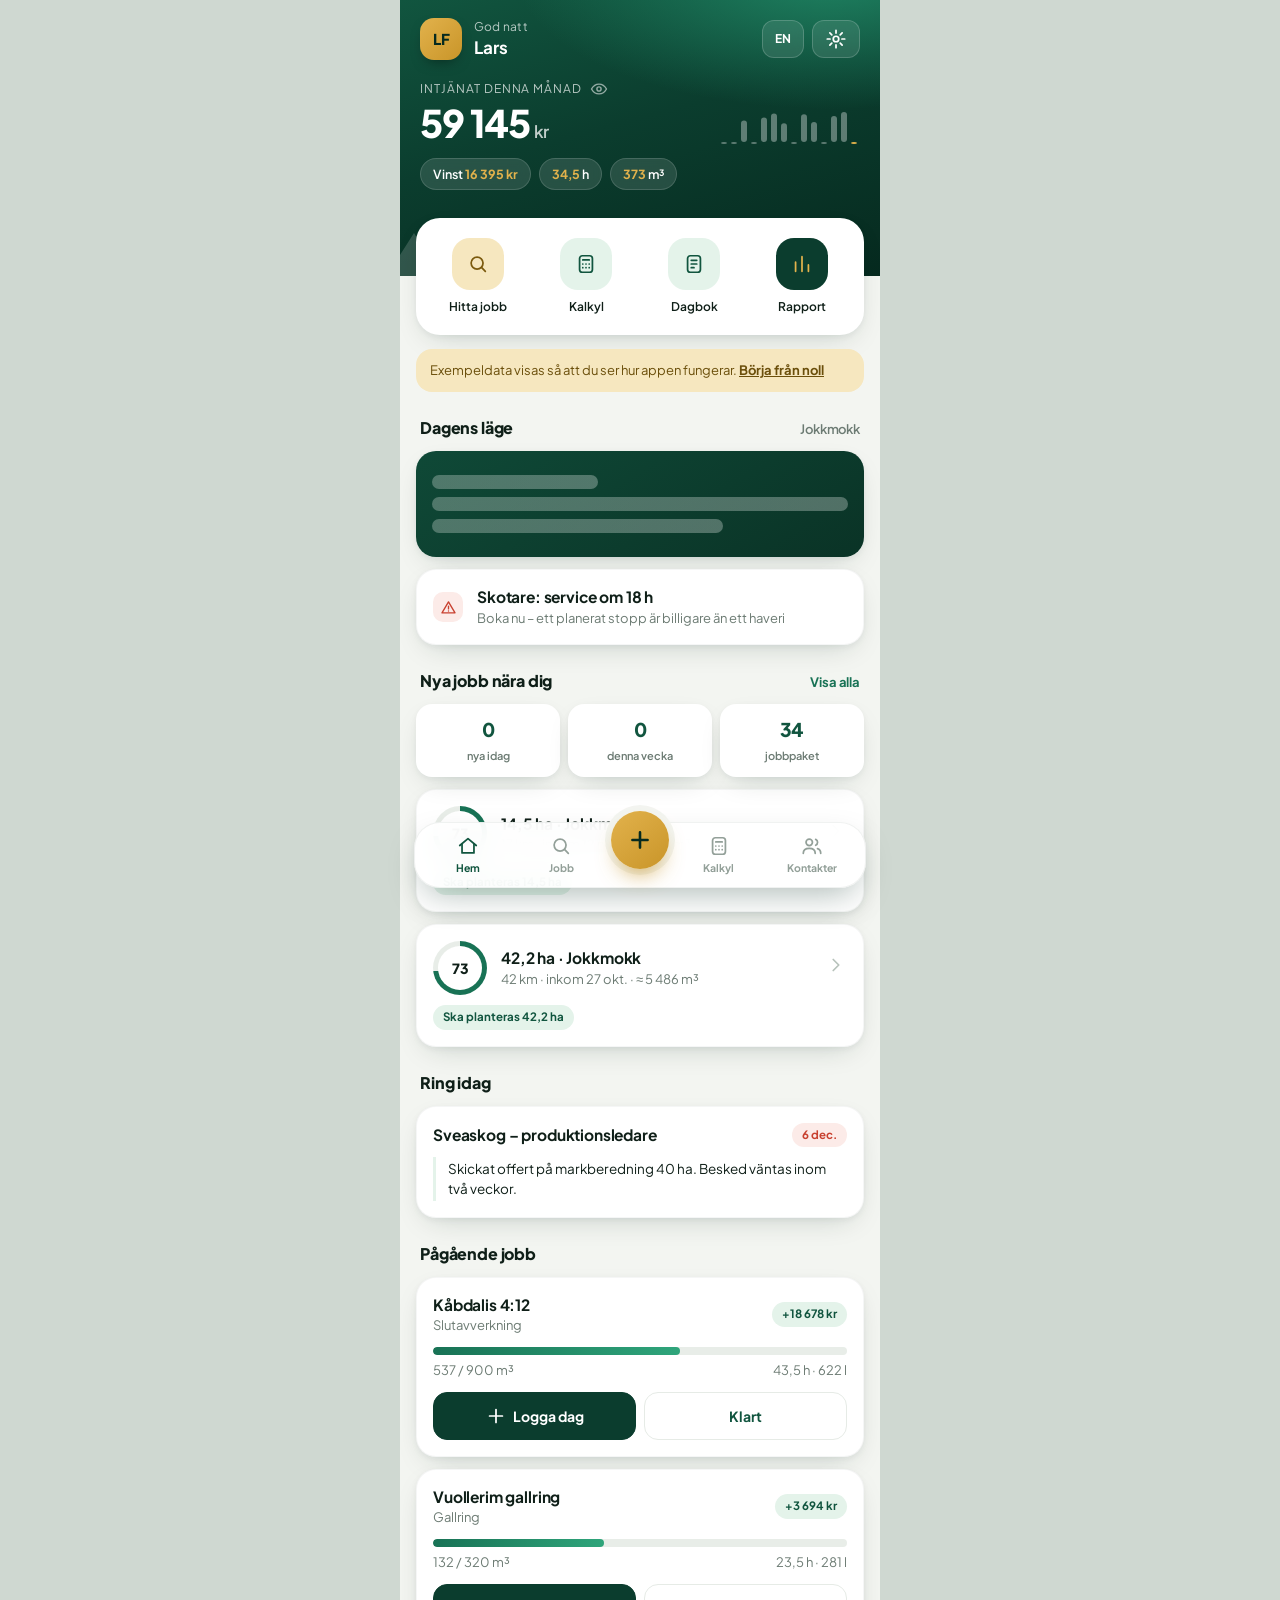
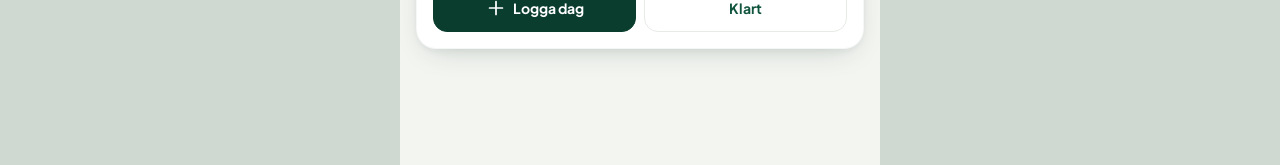
==== index.html @ 2e81a47e "Skogsdag: forestry contractor app for Norther Loggers Live felling leads with filters, full-screen l" ====
<!doctype html>
<html lang="sv">
<head>
<meta charset="utf-8">
<meta name="viewport" content="width=device-width,initial-scale=1,viewport-fit=cover">
<meta name="theme-color" content="#11553F">
<meta name="description" content="Skogsdag – nya avverkningar nära dig, regelkoll, kalkyl, offert och dagbok för skogsentreprenörer.">
<meta name="apple-mobile-web-app-capable" content="yes">
<meta name="mobile-web-app-capable" content="yes">
<meta name="apple-mobile-web-app-status-bar-style" content="black-translucent">
<meta name="apple-mobile-web-app-title" content="Skogsdag">
<link rel="preload" href="vendor/fonts/jakarta-latin.woff2" as="font" type="font/woff2" crossorigin>
<title>Skogsdag</title>
<link rel="manifest" href="manifest.webmanifest">
<link rel="apple-touch-icon" href="icon-180.png">
<link rel="icon" href="icon-192.png">
<link rel="stylesheet" href="app.css">
</head>
<body>
<div id="app"></div>
<nav><div class="in" id="nav"></div></nav>
<div id="sheet"><div class="in" id="sheetin"></div></div>
<div id="toast"></div>
<script src="data.js"></script>
<script src="app.js"></script>
</body>
</html>
---- app.css ----
@font-face{font-family:"Plus Jakarta Sans";font-style:normal;font-weight:400 800;font-display:swap;src:url(vendor/fonts/jakarta-latin.woff2) format("woff2")}
:root{--g9:#062A1F;--g8:#0B3D2E;--g7:#11553F;--g6:#187255;--g1:#E4F3EA;--gold:#E2B24C;--gold2:#F6E7BF;--bg:#F3F5F1;--card:#fff;--ink:#0F1F18;--mut:#6C7B73;--line:#E6EBE6;--red:#C8402F;--red1:#FCEBE8;--amb:#C4841D;--amb1:#FCF2DC;--ok:#187255;--sh:0 10px 30px -12px rgba(6,42,31,.22),0 2px 6px rgba(6,42,31,.05)}
*{box-sizing:border-box;-webkit-tap-highlight-color:transparent}
html,body{margin:0;height:100%}
body{font-family:"Plus Jakarta Sans",-apple-system,"Segoe UI",Roboto,Helvetica,Arial,sans-serif;background:#cfd8d1;color:var(--ink);font-size:15px;line-height:1.45;-webkit-font-smoothing:antialiased}
button,input,select,textarea{font:inherit;color:inherit}
button{cursor:pointer}
#app{max-width:480px;margin:0 auto;min-height:100%;background:var(--bg);position:relative;padding-bottom:104px;overflow:hidden}
.view{animation:fade .28s ease}
@keyframes fade{from{opacity:0;transform:translateY(8px)}to{opacity:1;transform:none}}
svg.i{width:22px;height:22px;fill:none;stroke:currentColor;stroke-width:1.9;stroke-linecap:round;stroke-linejoin:round;flex:none}

/* header */
.top{position:relative;color:#fff;padding:18px 20px 86px;background:radial-gradient(120% 90% at 90% -10%,#1F8463 0%,transparent 55%),linear-gradient(165deg,var(--g7) 0%,var(--g8) 45%,var(--g9) 100%);overflow:hidden}
.top.slim{padding-bottom:26px;border-radius:0 0 28px 28px}
.top:after{content:"";position:absolute;left:0;right:0;bottom:-1px;height:70px;opacity:.16;background:url("data:image/svg+xml,%3Csvg xmlns='http://www.w3.org/2000/svg' viewBox='0 0 480 70' preserveAspectRatio='none'%3E%3Cpath fill='%23fff' d='M0 70V48l14-22 10 16 12-30 14 30 9-14 13 22 11-34 15 34 10-16 14 24 12-40 16 40 9-14 13 20 12-30 13 30 10-18 14 24 11-36 15 36 10-14 13 20 12-28 14 28 9-12 13 18 12-34 15 34 10-16 12 22 12-26 13 26 9-12 12 14v22z'/%3E%3C/svg%3E") bottom/100% 100% no-repeat;pointer-events:none}
.top.slim:after{display:none}
.trow{display:flex;align-items:center;justify-content:space-between;gap:12px;position:relative;z-index:1}
.who{display:flex;align-items:center;gap:12px}
.ava{width:42px;height:42px;border-radius:14px;background:linear-gradient(135deg,var(--gold),#C99529);color:var(--g9);display:grid;place-items:center;font-weight:800;font-size:15px;box-shadow:0 6px 14px -6px rgba(0,0,0,.5)}
.who small{display:block;opacity:.7;font-size:12px;letter-spacing:.02em}
.who b{font-size:17px;font-weight:700}
.tbtn{height:38px;min-width:38px;padding:0 12px;border-radius:12px;border:1px solid rgba(255,255,255,.18);background:rgba(255,255,255,.1);color:#fff;font-weight:700;font-size:12px;display:inline-grid;place-items:center;backdrop-filter:blur(6px)}
.ttl{font-size:24px;font-weight:800;margin:14px 0 2px;letter-spacing:-.02em;position:relative;z-index:1}
.sub{opacity:.75;font-size:13.5px;position:relative;z-index:1}
.bal{position:relative;z-index:1;margin-top:20px}
.bal .l{font-size:12px;opacity:.7;letter-spacing:.08em;text-transform:uppercase;display:flex;align-items:center;gap:8px}
.bal .v{font-size:38px;font-weight:800;letter-spacing:-.03em;line-height:1.1;margin-top:4px}
.bal .v small{font-size:17px;font-weight:600;opacity:.75;margin-left:4px}
.eye{background:none;border:0;color:#fff;opacity:.8;padding:0;display:grid}
.eye svg{width:18px;height:18px}
.chips{display:flex;gap:8px;margin-top:14px;flex-wrap:wrap}
.chip{background:rgba(255,255,255,.12);border:1px solid rgba(255,255,255,.14);border-radius:999px;padding:6px 12px;font-size:12.5px;font-weight:600;backdrop-filter:blur(6px)}
.chip b{color:var(--gold)}

/* body */
.sheetbody{position:relative;z-index:2;margin-top:-58px;padding:0 16px}
.pad{padding:16px}
.qa{background:var(--card);border-radius:24px;box-shadow:var(--sh);padding:16px 8px;display:grid;grid-template-columns:repeat(4,1fr)}
.qa button{background:none;border:0;display:flex;flex-direction:column;align-items:center;gap:8px;font-size:12px;font-weight:600;color:var(--ink);padding:4px 2px}
.qa .ic{width:52px;height:52px;border-radius:18px;display:grid;place-items:center;background:var(--g1);color:var(--g7);transition:transform .15s}
.qa button:active .ic{transform:scale(.92)}
.qa .ic.gold{background:var(--gold2);color:#7B5A0E}
.qa .ic.dark{background:var(--g8);color:var(--gold)}
h2{font-size:16px;font-weight:800;letter-spacing:-.01em;margin:24px 4px 12px;display:flex;justify-content:space-between;align-items:baseline}
h2 a,h2 span.lnk{font-size:13px;font-weight:700;color:var(--g6);text-decoration:none;cursor:pointer}
.card{background:var(--card);border-radius:20px;padding:16px;margin-bottom:12px;box-shadow:var(--sh);border:1px solid rgba(6,42,31,.04)}
.card.tap{cursor:pointer;transition:transform .12s}
.card.tap:active{transform:scale(.985)}
.card h3{margin:0;font-size:15.5px;font-weight:700;letter-spacing:-.01em}
.mut{color:var(--mut);font-size:13px}
.row{display:flex;justify-content:space-between;align-items:center;gap:10px}
.pill{display:inline-flex;align-items:center;gap:5px;font-size:11.5px;font-weight:700;padding:4px 10px;border-radius:999px;background:var(--g1);color:var(--g7);white-space:nowrap}
.pill.gold{background:var(--gold2);color:#7B5A0E}.pill.red{background:var(--red1);color:var(--red)}.pill.grey{background:#EEF1EE;color:var(--mut)}.pill.dark{background:var(--g8);color:#fff}
.tags{display:flex;gap:6px;flex-wrap:wrap;margin-top:10px}

/* brief */
.brief{background:linear-gradient(150deg,#0F4937,#0A3326);color:#fff;border:0}
.brief .mut{color:rgba(255,255,255,.7)}
.brief .big{font-size:30px;font-weight:800;letter-spacing:-.02em}
.bgrid{display:grid;grid-template-columns:1fr 1fr;gap:10px;margin-top:12px}
.bgrid div{background:rgba(255,255,255,.08);border-radius:14px;padding:10px 12px;font-size:12.5px}
.bgrid b{display:block;font-size:14px;margin-top:2px}
.week{display:flex;gap:5px;margin-top:14px}
.week div{flex:1;text-align:center;font-size:10.5px;font-weight:700;color:rgba(255,255,255,.75)}
.week i{display:block;height:34px;border-radius:9px;margin-bottom:5px;background:#2FA57B;position:relative}
.week i.a{background:var(--gold)}.week i.r{background:#E26A56}
.week.light div{color:var(--mut)}
.listen{background:var(--gold);color:var(--g9);border:0;border-radius:12px;padding:8px 14px;font-weight:800;font-size:12.5px;display:inline-flex;gap:6px;align-items:center}
.listen svg{width:16px;height:16px}

/* lead */
.lead{display:flex;gap:14px;align-items:center}
.ring{--p:50;width:54px;height:54px;border-radius:50%;flex:none;display:grid;place-items:center;background:conic-gradient(var(--c,var(--g6)) calc(var(--p)*1%),#E8EDE8 0);position:relative;font-weight:800;font-size:14px}
.ring:before{content:"";position:absolute;inset:5px;background:#fff;border-radius:50%}
.ring span{position:relative}
.lead .x{flex:1;min-width:0}
.lead .x h3{white-space:nowrap;overflow:hidden;text-overflow:ellipsis}
.chev{color:#B7C2BB}
.scroller{display:flex;gap:8px;overflow-x:auto;padding:2px 16px 12px;margin:0 -16px;scrollbar-width:none}
.scroller::-webkit-scrollbar{display:none}
.tab{flex:none;border:1px solid var(--line);background:#fff;border-radius:999px;padding:9px 16px;font-size:13px;font-weight:700;color:var(--mut)}
.tab.on{background:var(--g8);color:#fff;border-color:var(--g8)}
.sum{display:grid;grid-template-columns:repeat(3,1fr);gap:8px;margin-bottom:12px}
.sum div{background:#fff;border-radius:16px;padding:12px 10px;text-align:center;box-shadow:var(--sh)}
.sum b{display:block;font-size:19px;font-weight:800;letter-spacing:-.02em;color:var(--g7)}
.sum span{font-size:11px;color:var(--mut);font-weight:600}
#map,.lmap{height:58vh;border-radius:20px;overflow:hidden;box-shadow:var(--sh);background:#dfe7e1;position:relative;z-index:0;isolation:isolate}

/* forms */
.btns{display:flex;gap:8px;margin-top:12px;flex-wrap:wrap}
.b{flex:1;border:1px solid var(--line);background:#fff;color:var(--g7);border-radius:14px;padding:12px 10px;font-size:14px;font-weight:700;min-width:84px;text-align:center;text-decoration:none;display:inline-flex;justify-content:center;align-items:center;gap:6px}
.b.p{background:var(--g8);color:#fff;border-color:var(--g8)}
.b.gold{background:var(--gold);border-color:var(--gold);color:var(--g9)}
.b.d{color:var(--red)}
.b.w{width:100%;padding:15px;font-size:15px;border-radius:16px}
.b:active{transform:scale(.98)}
label{display:block;font-size:12px;font-weight:700;color:var(--mut);margin:12px 0 5px;letter-spacing:.02em}
input,select,textarea{width:100%;padding:12px 13px;border:1.5px solid var(--line);border-radius:14px;background:#fff;outline:none;transition:border .15s}
input:focus,select:focus,textarea:focus{border-color:var(--g6)}
textarea{min-height:76px;resize:vertical}
.g2{display:grid;grid-template-columns:1fr 1fr;gap:10px}
.verdict{border-radius:22px;padding:20px;color:#fff;margin:14px 0;box-shadow:var(--sh);position:relative;overflow:hidden}
.verdict .v1{font-size:12.5px;opacity:.85;font-weight:600;letter-spacing:.04em;text-transform:uppercase}
.verdict .v2{font-size:36px;font-weight:800;letter-spacing:-.03em}
.verdict .v3{font-size:15px;font-weight:700;margin-top:2px}
.kv{display:flex;justify-content:space-between;gap:12px;padding:9px 0;border-bottom:1px solid var(--line);font-size:14px}
.kv:last-child{border:0}
.bar{height:8px;background:#E8EDE8;border-radius:8px;overflow:hidden;margin:12px 0 6px}
.bar i{display:block;height:100%;border-radius:8px;background:linear-gradient(90deg,var(--g6),#2FA57B)}
.banner{background:var(--gold2);color:#6B4F0B;border-radius:16px;padding:12px 14px;font-size:13px;margin-bottom:12px}
.note{border-left:3px solid var(--g1);padding:2px 0 2px 12px;margin:10px 0 0;font-size:13.5px}
.chk{display:flex;gap:12px;align-items:flex-start;padding:11px 0;border-bottom:1px solid var(--line);font-size:13.5px}
.chk:last-child{border:0}
.dot{width:30px;height:30px;border-radius:10px;display:grid;place-items:center;flex:none;background:var(--g1);color:var(--g7)}
.dot.a{background:var(--amb1);color:var(--amb)}.dot.r{background:var(--red1);color:var(--red)}
.dot svg{width:17px;height:17px}
.step{display:flex;gap:12px;padding:12px 0;border-bottom:1px solid var(--line)}
.step:last-child{border:0}
.step .n{width:28px;height:28px;border-radius:50%;background:var(--g8);color:var(--gold);font-weight:800;display:grid;place-items:center;flex:none;font-size:13px}
.step b{display:block;font-size:14px}
.step .b{flex:none;padding:8px 12px;font-size:12.5px;margin-top:8px;min-width:0}
.skel{height:14px;border-radius:7px;background:linear-gradient(90deg,#E8EDE8,#F5F7F5,#E8EDE8);background-size:200% 100%;animation:sk 1.2s infinite;margin:8px 0}
@keyframes sk{to{background-position:-200% 0}}

/* nav */
nav{position:fixed;bottom:0;left:50%;transform:translateX(-50%);width:100%;max-width:480px;z-index:5;padding:0 14px calc(12px + env(safe-area-inset-bottom))}
nav .in{background:rgba(255,255,255,.92);backdrop-filter:blur(14px);border-radius:26px;box-shadow:0 14px 34px -10px rgba(6,42,31,.35);display:grid;grid-template-columns:1fr 1fr 64px 1fr 1fr;align-items:center;padding:8px 6px;border:1px solid rgba(6,42,31,.06)}
nav button{border:0;background:none;color:#93A099;font-size:10.5px;font-weight:700;display:flex;flex-direction:column;align-items:center;gap:3px;padding:4px 0}
nav button.on{color:var(--g7)}
nav .fab{width:58px;height:58px;border-radius:50%;background:linear-gradient(140deg,var(--gold),#C99529);color:var(--g9);margin:-30px auto 0;box-shadow:0 12px 22px -8px rgba(201,149,41,.8),0 0 0 6px var(--bg);justify-content:center}
nav .fab svg{width:26px;height:26px;stroke-width:2.4}

/* sheet */
#sheet{position:fixed;inset:0;background:rgba(6,42,31,.5);z-index:10;display:none;align-items:flex-end;justify-content:center;backdrop-filter:blur(3px)}
#sheet.on{display:flex}
#sheet .in{background:var(--bg);width:100%;max-width:480px;max-height:93%;overflow:auto;border-radius:28px 28px 0 0;padding:10px 16px 28px;animation:up .28s cubic-bezier(.2,.8,.2,1)}
@keyframes up{from{transform:translateY(40%);opacity:.4}to{transform:none;opacity:1}}
.grab{width:44px;height:5px;border-radius:5px;background:#CFD8D1;margin:0 auto 14px}
.sh-t{font-size:20px;font-weight:800;letter-spacing:-.02em;margin:0 0 2px}
#toast{position:fixed;bottom:112px;left:50%;transform:translate(-50%,10px);background:var(--g9);color:#fff;padding:11px 18px;border-radius:999px;font-size:13.5px;font-weight:600;z-index:20;opacity:0;transition:.22s;pointer-events:none;max-width:90%;text-align:center;box-shadow:var(--sh)}
#toast.on{opacity:1;transform:translate(-50%,0)}
.mic{border:1.5px solid var(--line);background:#fff;border-radius:14px;padding:0 13px;color:var(--g7);display:grid;place-items:center}
.mic.rec{background:var(--red);color:#fff;border-color:var(--red);animation:pulse 1s infinite}
@keyframes pulse{50%{opacity:.6}}
.doc{background:#fff;border-radius:16px;padding:22px 20px;border:1px solid var(--line);font-size:13.5px;line-height:1.55}
.doc h4{margin:0 0 2px;font-size:19px;letter-spacing:-.01em}
.doc table{width:100%;border-collapse:collapse;margin:14px 0}
.doc td{padding:8px 0;border-bottom:1px solid var(--line);vertical-align:top}
.doc td:last-child{text-align:right;font-weight:700;white-space:nowrap}
.doc .tot td{border-bottom:0;border-top:2px solid var(--ink);font-size:15px;font-weight:800}
pre.rep{white-space:pre-wrap;font-family:ui-monospace,Consolas,monospace;font-size:12.5px;background:#fff;border-radius:16px;padding:14px;border:1px solid var(--line);margin:12px 0 0}
.leaflet-container{font:inherit}
@media print{body{background:#fff}#app,nav,#toast,.noprint,.grab{display:none!important}#sheet{position:static;display:block;background:#fff;backdrop-filter:none}#sheet .in{max-height:none;padding:0;background:#fff;animation:none}.doc,pre.rep{border:0}}
/* v3: detail pages, filters, maps */
.minimap{height:230px;border-radius:22px;overflow:hidden;box-shadow:var(--sh);background:#dfe7e1;margin-bottom:12px;position:relative;z-index:0;isolation:isolate}
.leaflet-container{background:#dfe7e1}
.bk{padding:0;width:42px;height:42px;border-radius:14px;flex:none}
.bk svg{width:22px;height:22px}
.ell{display:block;white-space:nowrap;overflow:hidden;text-overflow:ellipsis;max-width:62vw;font-size:18px!important}
@media(min-width:480px){.ell{max-width:290px}}
.tiles{display:grid;grid-template-columns:1fr 1fr;gap:10px;margin-bottom:12px}
.tl{background:#fff;border-radius:18px;padding:12px 14px;box-shadow:var(--sh);border:1px solid rgba(6,42,31,.04);min-width:0}
.tl span{display:block;font-size:12px;color:var(--mut);font-weight:600}
.tl b{display:block;font-size:15px;font-weight:800;margin-top:3px;letter-spacing:-.01em;overflow-wrap:anywhere}
.fcard{padding:14px}
.fchips{display:flex;flex-wrap:wrap;gap:8px}
.fchip{border:1px solid var(--line);background:#F7F9F7;border-radius:999px;padding:9px 12px 9px 15px;font-size:13.5px;font-weight:700;color:var(--ink);display:inline-flex;align-items:center;gap:8px}
.fchip em{font-style:normal;font-size:11.5px;font-weight:800;background:#fff;border:1px solid var(--line);border-radius:999px;padding:1px 8px;color:var(--g7)}
.fchip.on{background:var(--g8);border-color:var(--g8);color:#fff}
.fchip.on em{background:var(--gold);border-color:var(--gold);color:var(--g9)}
.fcard select{background:#F7F9F7}
.coord{display:flex;align-items:center;gap:8px;background:#F7F9F7;border:1px solid var(--line);border-radius:14px;padding:8px 8px 8px 12px;margin-top:8px}
.coord span{flex:1;min-width:0;font-size:11.5px;color:var(--mut);font-weight:700}
.coord b{display:block;font-size:13.5px;color:var(--ink);font-family:ui-monospace,Consolas,monospace;font-weight:600;overflow-wrap:anywhere}
.coord .b{flex:none;min-width:0;padding:9px 11px}
.b.sm{flex:0 0 auto;min-width:0;padding:8px 12px}
.lnk2{text-decoration:underline;cursor:pointer;color:var(--g6);font-weight:700}
.inst{border:1.5px solid var(--gold2)}
.step .mut{display:block}
.top{padding-top:calc(18px + env(safe-area-inset-top))}
.noanim .view{animation:none}
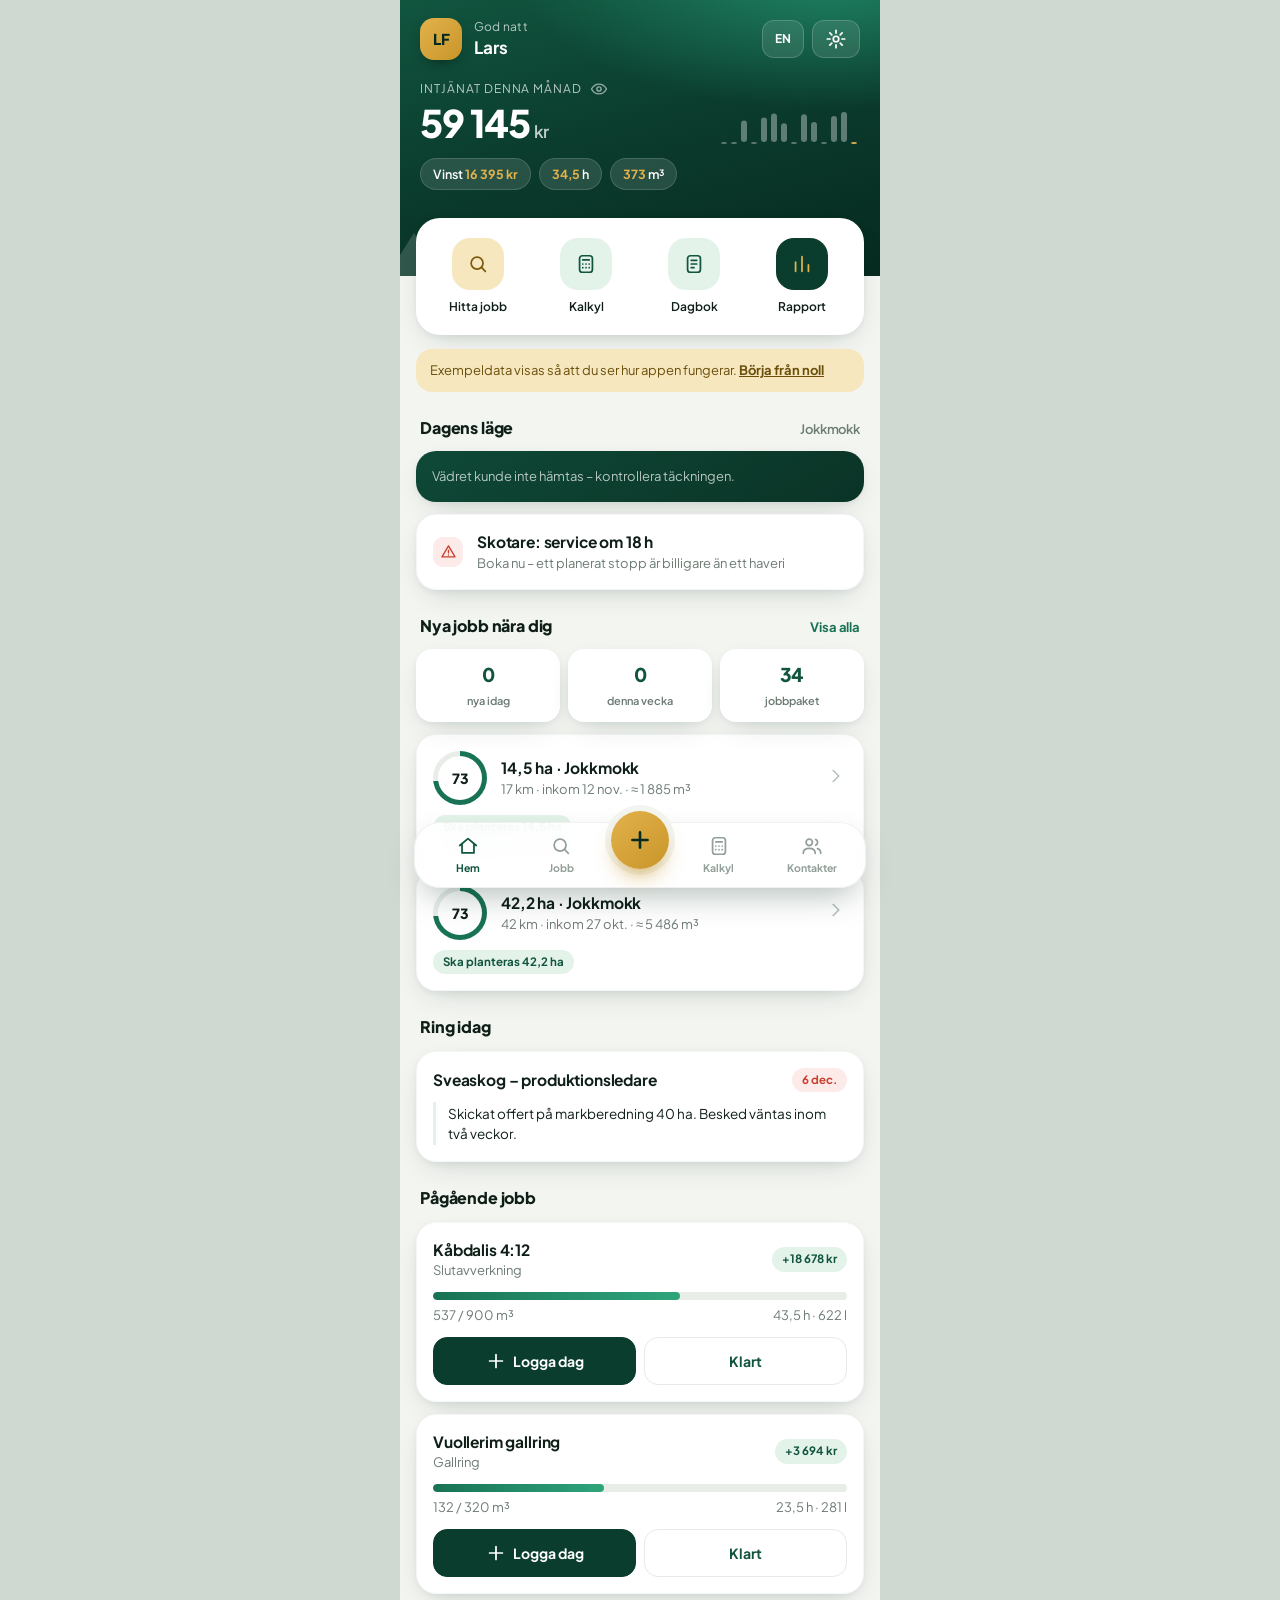
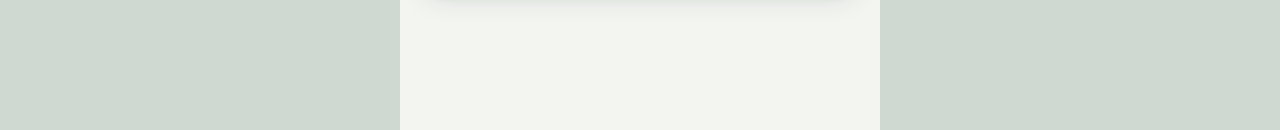
==== commit c37a08ad: "Make updates reach phones in full Versioned file links and the offline worker revalidates files with" ====
--- a/index.html
+++ b/index.html
@@ -14,14 +14,14 @@
 <link rel="manifest" href="manifest.webmanifest">
 <link rel="apple-touch-icon" href="icon-180.png">
 <link rel="icon" href="icon-192.png">
-<link rel="stylesheet" href="app.css">
+<link rel="stylesheet" href="app.css?v=6">
 </head>
 <body>
 <div id="app"></div>
 <nav><div class="in" id="nav"></div></nav>
 <div id="sheet"><div class="in" id="sheetin"></div></div>
 <div id="toast"></div>
-<script src="data.js"></script>
-<script src="app.js"></script>
+<script src="data.js?v=6"></script>
+<script src="app.js?v=6"></script>
 </body>
 </html>
--- a/app.css
+++ b/app.css
@@ -180,3 +180,21 @@
 .step .mut{display:block}
 .top{padding-top:calc(18px + env(safe-area-inset-top))}
 .noanim .view{animation:none}
+/* v4: Find-work tabs as a sticky segmented control that always fits */
+.segw{position:sticky;top:0;z-index:4;margin:0 -16px 12px;padding:10px 16px 10px;padding-top:calc(10px + env(safe-area-inset-top));background:linear-gradient(var(--bg) 85%,rgba(243,245,241,0))}
+.seg{display:grid;grid-template-columns:repeat(5,1fr);gap:4px;background:#fff;border-radius:18px;padding:5px;box-shadow:var(--sh);border:1px solid rgba(6,42,31,.05)}
+.seg button{border:0;background:none;border-radius:14px;padding:8px 2px 7px;display:flex;flex-direction:column;align-items:center;gap:3px;color:var(--mut);font-size:11.5px;font-weight:700;min-width:0;transition:background .15s,color .15s}
+.seg button span{max-width:100%;overflow:hidden;text-overflow:ellipsis;white-space:nowrap}
+.seg button svg{width:20px;height:20px}
+.seg button.on{background:var(--g8);color:#fff}
+.seg button.on svg{color:var(--gold)}
+.tabbody.fadein{animation:fade .22s ease}
+.lead .x .mut{white-space:nowrap;overflow:hidden;text-overflow:ellipsis}
+.fcard .g2{align-items:end}
+#app{padding-bottom:calc(124px + env(safe-area-inset-bottom))}
+.skelbox{background:linear-gradient(90deg,#E8EDE8,#F5F7F5,#E8EDE8);background-size:200% 100%;animation:sk 1.2s infinite}
+#app{overflow:visible;overflow-x:clip}
+@keyframes fade{from{opacity:.35;transform:translateY(6px)}to{opacity:1;transform:none}}
+@media (prefers-reduced-motion:reduce){.view,.tabbody.fadein,#sheet .in{animation:none!important}}
+.livebtn{width:100%;border:0;background:var(--gold2);color:#6B4F0B;border-radius:14px;padding:11px 12px;font-weight:700;font-size:13.5px;display:flex;align-items:center;justify-content:center;gap:8px}
+.livebtn svg{width:18px;height:18px}
